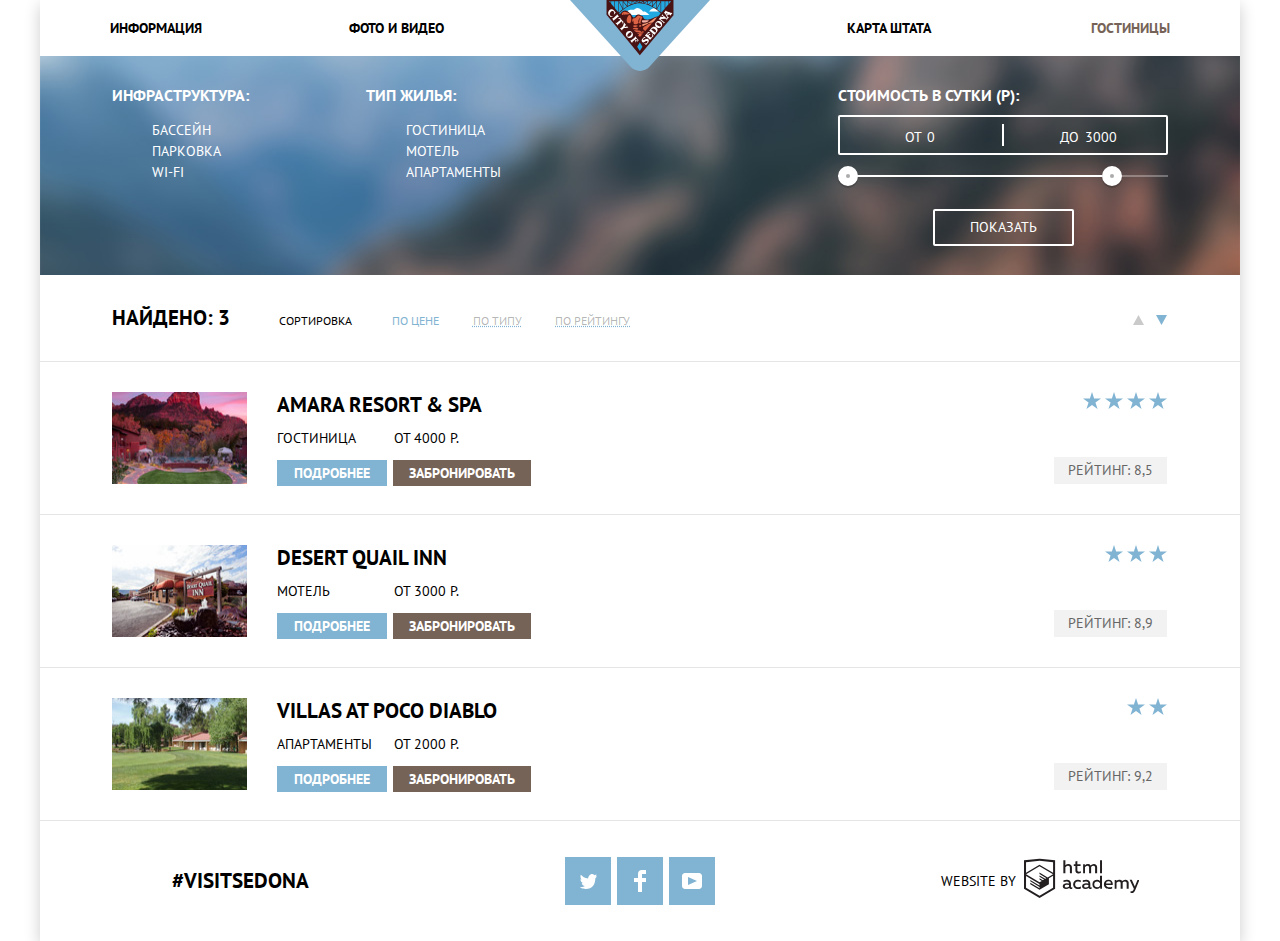
==== hotels.html @ a6da89c1 "Внес правки" ====
<!DOCTYPE html>
<html lang="ru">
  <head>
    <meta charset="utf-8">
    <title>HTML Academy: Седона</title>
    <link rel="stylesheet" href="https://fonts.googleapis.com/css?family=PT+Sans:400,700&display=swap&subset=cyrillic">
    <link rel="stylesheet" href="css/normalize.css">
    <link rel="stylesheet" href="css/style.css">
  </head>
  <body>
    <div class="container">
      <header class="main-header">
        <nav class="main-navigation">
          <a class="main-header-logo" href="index.html">
            <img src="img/logo-sedona.svg" width="140" height="72" alt="Логотип Седоны">
          </a>
          <ul class="site-navigation">
            <li><a href="">Информация</a></li>
            <li><a href="">Фото и видео</a></li>
            <li><a href="">Карта штата</a></li>
            <li class="site-navigation-current"><a>Гостиницы</a></li>
          </ul>
        </nav>
      </header>
      <main class="inner-page">
        <h1 class="visually-hidden">Поиск гостинницы в Седоне</h1>
        <section class="filters">
          <h2 class="visually-hidden">Фильтр поиска</h2>
          <form class="filter" action="https://echo.htmlacademy.ru" method="post">
            <fieldset>
              <legend>Инфраструктура:</legend>
              <ul>
                <li class="filter-option">
                  <input class="visually-hidden filter-input filter-input-checkbox" type="checkbox" name="pool" id="filter-pool" checked>
                  <label for="filter-pool">бассейн</label>
                </li>
                <li class="filter-option">
                  <input class="visually-hidden filter-input filter-input-checkbox" type="checkbox" name="parking" id="filter-parking">
                  <label for="filter-parking">парковка</label>
                </li>
                <li class="filter-option">
                  <input class="visually-hidden filter-input filter-input-checkbox" type="checkbox" name="wifi" id="filter-wifi">
                  <label for="filter-wifi">wi-fi</label>
                </li>
              </ul>
            </fieldset>
            <fieldset>
              <legend>Тип жилья:</legend>
              <ul>
                <li class="filter-option">
                  <input class="visually-hidden filter-input filter-input-checkbox" type="checkbox" name="hotel" id="filter-hotel" checked>
                  <label for="filter-hotel">гостиница</label>
                </li>
                <li class="filter-option">
                  <input class="visually-hidden filter-input filter-input-checkbox" type="checkbox" name="motel" id="filter-motel" checked>
                  <label for="filter-motel">мотель</label>
                </li>
                <li class="filter-option">
                  <input class="visually-hidden filter-input filter-input-checkbox" type="checkbox" name="appartment" id="filter-appartment" checked>
                  <label for="filter-appartment">апартаменты</label>
                </li>
              </ul>
            </fieldset>
            <div class="filter-range">
              <p class="filter-range-title">стоимость в сутки (р):</p>
              <p class="price-controls">
                <label class="min-price">от <input type="text" name="min-price" value="0"></label>
                <label class="max-price">до <input type="text" name="max-price" value="3000"></label>
              </p>
              <div class="range-controls">
                <div class="scale">
                  <div class="bar"></div>
                </div>
                <div class="range-toggle range-toggle-min"></div>
                <div class="range-toggle range-toggle-max"></div>
              </div>
              <button class="filter-button" type="submit">показать</button>
            </div>
          </form>
        </section>
        <section class="sorting-results">
          <h2 class="visually-hidden">Панель управления результатами поиска</h2>
          <div class="sorting-columns">
            <p class="results-number">Найдено: 3</p>
            <p class="sorting">Сортировка</p>
            <ul class="filter-results-list">
              <li class="filter-result-item result-current">По цене</li>
              <li class="filter-result-item"><a href="#">По типу</a></li>
              <li class="filter-result-item"><a href="#">По рейтингу</a></li>
            </ul>
            <div class="buttons-sorting">
              <a class="button-up" href="#">
                <span class="visually-hidden">По возрастанию</span>
                <svg xmlns="http://www.w3.org/2000/svg" width="11" height="10" viewBox="0 0 11 10">
                  <path fill="#cacaca" d="M5.5 0L0 10h11z"/>
                </svg>
              </a>
              <a class="button-down button-current" href="#">
                <span class="visually-hidden">По убыванию</span>
                <svg xmlns="http://www.w3.org/2000/svg" width="11" height="10" viewBox="0 0 11 10">
                  <path fill="#cacaca" d="M5.5 10L0 0h11"/>
                </svg>
              </a>
            </div>
          </div>
        </section>
        <section class="hotels">
          <h2 class="visually-hidden">Список отелей</h2>
          <ul class="catalog-list">
            <li class="catalog-item">
              <img src="img/hotel-amara.jpg" width="135" height="90" alt="Amara resort & spa">
              <div class="catalog-item-info">
                <h3>
                  <a class="hotel-name" href="hotel-1.html">Amara resort & spa</a>
                </h3>
                <p class="catalog-item-price">
                  <span>гостиница</span>
                  <span>от 4000 Р.</span>
                </p>
                <p class="more-detail">
                  <a class="button-detail" href="hotel-1.html">Подробнее</a>
                  <a class="button-reserv" href="#">Забронировать</a>
                </p>
              </div>
              <div class="raiting">
                <div class="raiting-stars">
                  <img src="img/icon-star.svg" width="18" height="17" alt="4 stars">
                  <img src="img/icon-star.svg" width="18" height="17" alt="">
                  <img src="img/icon-star.svg" width="18" height="17" alt="">
                  <img src="img/icon-star.svg" width="18" height="17" alt="">
                </div>
                <span class="raiting-number">рейтинг: 8,5</span>
              </div>
            </li>
            <li class="catalog-item">
              <img src="img/hotel-desert.jpg" width="135" height="90" alt="Desert quail inn">
              <div class="catalog-item-info">
                <h3>
                  <a class="hotel-name" href="hotel-2.html">Desert quail inn</a>
                </h3>
                <p class="catalog-item-price">
                  <span>мотель</span>
                  <span>от 3000 Р.</span>
                </p>
                <p class="more-detail">
                  <a class="button-detail" href="hotel-2.html">Подробнее</a>
                  <a class="button-reserv" href="#">Забронировать</a>
                </p>
              </div>
              <div class="raiting">
                <div class="raiting-stars">
                  <img src="img/icon-star.svg" width="18" height="17" alt="3 stars">
                  <img src="img/icon-star.svg" width="18" height="17" alt="">
                  <img src="img/icon-star.svg" width="18" height="17" alt="">
                </div>
                <span class="raiting-number">рейтинг: 8,9</span>
              </div>
            </li>
            <li class="catalog-item">
              <img src="img/hotel-villas.jpg" width="135" height="90" alt="Villas at poco diablo">
              <div class="catalog-item-info">
                <h3>
                  <a class="hotel-name" href="hotel-3.html">Villas at poco diablo</a>
                </h3>
                <p class="catalog-item-price">
                  <span>апартаменты</span>
                  <span>от 2000 Р.</span>
                </p>
                <p class="more-detail">
                  <a class="button-detail" href="hotel-3.html">Подробнее</a>
                  <a class="button-reserv" href="#">Забронировать</a>
                </p>
              </div>
              <div class="raiting">
                <div class="raiting-stars">
                  <img src="img/icon-star.svg" width="18" height="17" alt="2 stars">
                  <img src="img/icon-star.svg" width="18" height="17" alt="">
                </div>
                <span class="raiting-number">рейтинг: 9,2</span>
              </div>
            </li>
          </ul>
        </section>
      </main>
      <footer class="main-footer">
        <p class="footer-intro">#visitsedona</p>
        <div class="footer-social">
          <ul>
            <li>
              <a class="social-button" href="#"><span class="visually-hidden">Твиттер</span>
              <svg xmlns="http://www.w3.org/2000/svg" width="17" height="15" viewBox="0 0 17 15">
                <path fill="#FFF" d="M10.95.144c1.685-.496 2.984.27 3.577 1.179.673-.231 1.331-.481 2.011-.708a2.345 2.345 0 0 1-.857 1.768c.685.17 1.304-.491 1.304-.491-.169 1-1.006 1.788-1.563 2.024-.231 6.75-3.175 11.217-10.077 11.082h-.446c-.41 0-4.164-.46-4.898-1.887 2.271.196 3.893-.422 4.693-1.177-.96-.3-2.679-.477-2.979-2.95.349.106.564.228 1.19.119C1.705 8.247.374 7.53.448 5.33c.285.328 1.067.536 1.34.472C1.085 5.561-.182 2.442.894.85c1.818 1.854 3.735 3.606 7.152 3.773C8.254 2.33 9.183.793 10.95.144z"/>
              </svg>
              </a>
            </li>
            <li>
              <a class="social-button" href="#"><span class="visually-hidden">Фейсбук</span>
              <svg xmlns="http://www.w3.org/2000/svg" width="12" height="22" viewBox="0 0 12 22">
                <path fill="#FFF" d="M12 4V0H8a4 4 0 0 0-4 4v4H0v4h4v10h4V12h4V8H8V4h4z"/>
              </svg>
              </a>
            </li>
            <li>
              <a class="social-button" href="#"><span class="visually-hidden">Ютуб</span>
              <svg xmlns="http://www.w3.org/2000/svg" width="20" height="16" viewBox="0 0 20 16">
                <path fill="#FFF" d="M17 0H3C1.35 0 0 1.35 0 3v10c0 1.65 1.35 3 3 3h14c1.65 0 3-1.35 3-3V3c0-1.65-1.35-3-3-3zM6.027 11.998V4.002L15.014 8l-8.987 3.998z"/>
              </svg>
              </a>
            </li>
          </ul>
        </div>
        <p class="footer-copyright">
          <span>Website by</span>
          <a class="button-copyrigth" href="https://up.htmlacademy.ru/htmlcss/26"><span class="visually-hidden">HTML Academy</span>
          <svg xmlns="http://www.w3.org/2000/svg" width="115" height="41" viewBox="0 0 113 39">
            <path fill="#231f20" d="M46.84 28.22a2.07 2.07 0 0 0 .58-.11v1.4a3.41 3.41 0 0 1-1.24.22 1.75 1.75 0 0 1-1.75-1 5.08 5.08 0 0 1-3.3 1.13c-1.59 0-3.06-.87-3.06-2.68 0-2.24 2.08-2.93 3.9-2.93a11.63 11.63 0 0 1 2.28.26v-.31c0-1.09-.8-1.86-2.3-1.86a7.79 7.79 0 0 0-3.15.67v-1.79a10.72 10.72 0 0 1 3.35-.58c2.48 0 4 1.18 4 3.83v3.14a.57.57 0 0 0 .69.61zm-6.76-1.19a1.42 1.42 0 0 0 1.64 1.29 3.56 3.56 0 0 0 2.53-1v-1.51a10.21 10.21 0 0 0-1.9-.22c-1.1.01-2.27.35-2.27 1.45zM53.06 20.62a5.29 5.29 0 0 1 2.7.67v1.79a4.28 4.28 0 0 0-2.42-.73 2.89 2.89 0 1 0 0 5.76 5.26 5.26 0 0 0 2.55-.67v1.8a6.58 6.58 0 0 1-2.9.6 4.42 4.42 0 0 1-4.72-4.54 4.54 4.54 0 0 1 4.79-4.68zM65.84 28.22a2.07 2.07 0 0 0 .58-.11v1.4a3.41 3.41 0 0 1-1.24.22 1.75 1.75 0 0 1-1.75-1 5.08 5.08 0 0 1-3.3 1.13c-1.59 0-3.06-.87-3.06-2.68 0-2.24 2.08-2.93 3.9-2.93a11.63 11.63 0 0 1 2.28.26v-.31c0-1.09-.8-1.86-2.3-1.86a7.79 7.79 0 0 0-3.15.67v-1.79a10.72 10.72 0 0 1 3.35-.58c2.48 0 4 1.18 4 3.83v3.14a.57.57 0 0 0 .69.61zm-6.76-1.19a1.42 1.42 0 0 0 1.64 1.29 3.56 3.56 0 0 0 2.53-1v-1.51a10.21 10.21 0 0 0-1.9-.22c-1.11.01-2.27.35-2.27 1.45zM76.67 16.85v12.76h-1.76v-1.39a4.07 4.07 0 0 1-3.35 1.62 4.62 4.62 0 0 1 0-9.22 4 4 0 0 1 3.15 1.37v-5.14h2zm-4.76 5.48a2.9 2.9 0 0 0 0 5.8 3 3 0 0 0 2.79-1.84v-2.13a3.06 3.06 0 0 0-2.79-1.83zM82.99 20.62c3.48 0 4.68 2.81 4.12 5.34h-6.58c.22 1.57 1.75 2.22 3.35 2.22a6.41 6.41 0 0 0 2.77-.62v1.68a7.5 7.5 0 0 1-3.14.6c-2.68 0-5-1.53-5-4.61a4.39 4.39 0 0 1 4.48-4.61zm.09 1.62a2.39 2.39 0 0 0-2.57 2.26h4.85a2.06 2.06 0 0 0-2.28-2.26zM89.1 29.61v-8.75h1.73v1.09a4 4 0 0 1 2.92-1.33 3 3 0 0 1 2.73 1.4 4.33 4.33 0 0 1 3.06-1.4 3.21 3.21 0 0 1 3.32 3.52v5.47h-2V24.2a1.67 1.67 0 0 0-1.73-1.84 2.94 2.94 0 0 0-2.17 1.18V29.61h-2V24.2a1.67 1.67 0 0 0-1.73-1.84 3.11 3.11 0 0 0-2.32 1.35v5.91h-2zM111.47 20.86h2l-4.1 9.93c-.95 2.28-2.19 3-3.52 3a5 5 0 0 1-1.15-.15v-1.66a3 3 0 0 0 .89.13c.95 0 1.66-.67 2.17-2l.18-.44-4.16-8.82h2.13l3 6.6zM40.66 1.53v5a4 4 0 0 1 2.83-1.2A3.41 3.41 0 0 1 47.1 8.9v5.41h-2V9.15a1.9 1.9 0 0 0-2-2.1 3.08 3.08 0 0 0-2.44 1.46v5.8h-2V1.53h2zM52.43 2.42v3.12h3.17v1.71h-3.17v4c0 1.15.53 1.53 1.66 1.53a4.71 4.71 0 0 0 1.77-.35v1.68a7.14 7.14 0 0 1-2.35.38 2.68 2.68 0 0 1-3-2.88V7.23h-1.6V5.52h1.57V2.88zM58.1 14.29V5.54h1.73v1.09a4 4 0 0 1 2.92-1.33 3 3 0 0 1 2.73 1.4 4.33 4.33 0 0 1 3.06-1.4 3.21 3.21 0 0 1 3.32 3.52v5.47h-2V8.88a1.67 1.67 0 0 0-1.73-1.84 2.94 2.94 0 0 0-2.17 1.18V14.29h-2V8.88a1.67 1.67 0 0 0-1.73-1.84 3.11 3.11 0 0 0-2.32 1.35v5.91h-2zM74.72 1.52h1.95v12.76h-1.95zM15.44.02h-.16L0 1.62v28l15.28 9.09 15.28-9.09v-28zm13.12 28.45l-13.28 7.9L2 28.47V16.99l13.22 7.87v1.43l-9.07-5.4v1.38l9.11 5.47v1.46l-9.1-5.42v1.38l9.11 5.47 9.19-5.5V19.22l4.1-2.45v11.67zm0-13.16l-3.65 2.14-1.68 1-8-4.76v1.38l6.84 4.07h-.06l-.15.09-1 .57-5.64-3.36v1.38l4.45 2.65-1.05.7-3.36-2v1.38l2.21 1.3-2.25 1.35-13.16-7.82 13.17-7.92zm0-1.39L15.21 6.05l-13.2 7.86V3.41l13.28-1.39 13.28 1.39v10.51z"/>
          </svg>
          </a>
        </p>
      </footer>
    </div>
  </body>
</html>
---- css/style.css ----
body {
    margin: 0;
    padding: 0;
    font-family: "PT Sans", Arial, sans-serif;
    font-size: 14px;
    line-height: 21px;
    font-weight: 400;
    color: #000000;
    text-transform: uppercase;
    background-color: #ffffff;
}

a {
    text-decoration: none;
}

img {
    max-width: 100%;
    height: auto;
}

.visually-hidden:not(:focus):not(:active),
input[type="checkbox"].visually-hidden,
input[type="radio"].visually-hidden {
    position: absolute;
    width: 1px;
    height: 1px;
    margin: -1px;
    border: 0;
    padding: 0;
    white-space: nowrap;
    clip-path: inset(100%);
    clip: rect(0 0 0 0);
    overflow: hidden;
}

.container {
    position: relative;
    width: 1200px;
    margin: 0 auto;
    box-shadow: 0px 5px 15px 0 rgba(0, 1, 1, 0.2);
}

.main-header {
    position: relative;
}

.main-navigation {
    font-size: 14px;
    line-height: 26px;
    font-weight: 700;
    color: #000000;
    background-color: #ffffff;
}

.main-header-logo {
    position: absolute;
    top: 0;
    left: 50%;
    margin-left: -70px;
    width: 140px;
    height: 72px;
}

.site-navigation {
    display: flex;
    justify-content: flex-start;
    flex-wrap: wrap;
    width: 1200px;
    min-height: 56px;
    margin: 0;
    padding: 0;
    list-style: none;
}

.site-navigation li {
    box-sizing: border-box;
    width: 239px;
    padding: 15px 70px;
}

.site-navigation li:nth-child(4n+1),
.site-navigation li:nth-child(4n+2) {
    text-align: left;
}

.site-navigation li:nth-child(4n+3),
.site-navigation li:nth-child(4n+4) {
    text-align: right;
}

.site-navigation li:nth-child(4n+3) {
    margin-left: 244px;
}

.site-navigation a {
    color: #000000;
}

.site-navigation a:hover,
.site-navigation a:focus {
    color: #81b3d2;
}

.site-navigation a:active {
    color: rgba(0, 0, 0, 0.3);
}

.site-navigation-current a {
    color: #766357;
}

.main-intro {
    min-height: 507px;
    background-color: #acd5ee;
    background-image: url("../img/intro-mask.svg"), url("../img/background-photo.jpg");
    background-position: center 100%, center -83px;
    background-repeat: no-repeat, no-repeat;
    background-size:1200px 57px, 1200px 800px;
    text-align: center;
}

.main-intro img {
    padding-top: 75px;
    padding-bottom: 80px;
}

.advantages-title {
    width: 440px;
    margin: 0 auto;
    margin-top: 55px;
    font-size: 21px;
    line-height: 26px;
    font-weight: 700;
    text-align: center;
}

.advantages-subtitle {
    margin-top: 30px;
    margin-bottom: 50px;
    line-height: 26px;
    text-align: center;
    color: #333333;
}

.advantages {
    text-align: center;
}

.advantages-list {
    display: flex;
    flex-wrap: wrap;
    margin: 0;
    padding: 0;
    list-style: none;
}

.advantage-item {
    box-sizing: border-box;
    min-height: 256px;
}

.with-image {
    display: flex;
    width: 100%;
    color: #ffffff;
    background-color: #81b3d2;
}

.with-image:first-child {
    order: -2;
}

.image-only {
    width: 800px;
    height: 256px;
}

.with-image:nth-child(2) .image-only {
    order: -1;
}

.text-only {
    box-sizing: border-box;
    width: 400px;
    background-color: #eeeeee;
    padding-top: 47px;
    padding-bottom: 59px;
    padding-left: 46px;
    padding-right: 46px;
}

.text-only h3 {
    margin: 0;
    margin-bottom: 23px;
    padding: 0 75px;
    font-size: 21px;
    line-height: 21px;
    font-weight: 700;
}

.text-only span,
.text-only p {
    color: #333333;
}

.text-only p {
    margin: 0;
    margin-top: 22px;
    padding: 0;
    word-wrap: break-word;
}

.other-advantage p {
    padding: 0 20px;
}

.advantage-item:first-child p {
    padding-left: 5px;
    padding-right: 5px;
}

.advantage-item:nth-child(5) p {
    padding: 0 25px;
}

.with-image .text-only {
    background-color: #81b3d2;
}

.with-image span,
.with-image p {
    color: #ffffff;
}

.advantage-item-more {
    order: -1;
    width: 100%;
}

.more-advantages-list {
    display: flex;
    justify-content: space-around;
    list-style: none;
    margin: 0;
    padding: 0;
}

.more-advantage-item {
    box-sizing: border-box;
    width: 400px;
}

.more-advantage-item h4 {
    position: relative;
    margin-top: 160px;
    margin-bottom: 27px;
    font-size: 21px;
    line-height: 21px;
    font-weight: 700;
}

.more-advantage-item h4::before {
    content: "";
    position: absolute;
}

.more-advantage-item:first-child h4::before {
    bottom: 50px;
    left: 162px;
    width: 75px;
    height: 72px;
    background-image: url("../img/icon-house.svg");
    background-repeat: no-repeat;
    background-position: 0 0;
}

.more-advantage-item:nth-child(2) h4::before {
    bottom: 53px;
    left: 163px;
    width: 74px;
    height: 70px;
    background-image: url("../img/icon-food.svg");
    background-repeat: no-repeat;
    background-position: 0 0;
}

.more-advantage-item:last-child h4::before {
    bottom: 53px;
    left: 168px;
    width: 64px;
    height: 76px;
    background-image: url("../img/icon-gift.svg");
    background-repeat: no-repeat;
    background-position: 0 0;
}

.more-advantage-item p {
    width: 285px;
    margin: 0 auto;
    margin-bottom: 80px;
    color: #333333;
}

.appointment {
    position: relative;
    text-align: center;
}

.appointment-title {
    margin: 0;
    margin-top: 55px;
    margin-bottom: 25px;
    font-size: 30px;
    line-height: 36px;
    font-weight: 700;
}

.appointment-subtitle {
    margin: 0;
    margin-bottom: 47px;
    line-height: 24px;
    color: #333333;
}

.appointment-button {
    display: block;
    width: 568px;
    margin: 0 auto;
    padding: 30px 139px;
    font-size: 21px;
    line-height: 26px;
    font-weight: 700;
    text-transform: uppercase;
    color: #ffffff;
    background-color: #766357;
    border: none;
}

.appointment-button:hover,
.appointment-button:focus {
    background-color: #604e43;
}

.appointment-button:active {
    color: rgba(255, 255, 255, 0.3);
    background-color: #503e33;
}

.appointment-container {
    position: absolute;
    top: 100%;
    left: 50%;
    box-sizing: border-box;
    width: 568px;
    margin-left: -284px;
    padding: 55px;
    background-color: #ffffff;
}

.appointment-item {
    position: relative;
    display: flex;
    justify-content: space-between;
    margin-bottom: 30px;
    margin-top: 0;
}

.appointment-item label {
    padding-top: 6px;
    line-height: 26px;
    font-weight: 700;
}

.appointment-item input {
    box-sizing: border-box;
    width: 346px;
    padding-top: 6px;
    padding-bottom: 6px;
    padding-left: 12px;
    font: inherit;
    line-height: 26px;
    font-weight: 700;
    text-transform: uppercase;
    color: #000000;
    background-color: #f2f2f2;
    border: none;
}

.appointment-item input:hover {
    background-color: #ebebeb;
}

.appointment-item input:focus {
    background-color: #ffffff;
    outline: 2px solid #e5e5e5;
}

.appointment-item .button-calendar {
    position: absolute;
    top: 6px;
    right: 9px;
    background-color: transparent;
    border: none;
    cursor: pointer;
}

.appointment-group {
    display: flex;
    justify-content: space-between;
    margin-bottom: 53px;
}

.appointment-group .appointment-item {
    margin: 0;
}

.appointment-group .appointment-item:first-child label {
    margin-right: 41px;
}

.appointment-group .appointment-item:nth-child(2) label {
    margin-right: 27px;
}

.appointment-group input {
    box-sizing: border-box;
    width: 38px;
}

input::-webkit-outer-spin-button,
input::-webkit-inner-spin-button {
    -webkit-appearance: none;
}

input[type="number"] {
    -moz-appearance: textfield;
}

.appointment-group .button-less,
.appointment-group .button-more {
    position: relative;
    box-sizing: border-box;
    width: 38px;
    background-color: #f2f2f2;
    border: none;
    cursor: pointer;
}

.appointment-group .button-less::before {
    content: "";
    position: absolute;
    top: 17px;
    left: 13px;
    width: 12px;
    height: 3px;
    background-color: #aaaaaa;
}

.appointment-group .button-more::before,
.appointment-group .button-more::after {
    content: "";
    position: absolute;
    top: 17px;
    left: 13px;
    width: 11px;
    height: 3px;
    background-color: #aaaaaa;
}

.appointment-group .button-less:hover::before,
.appointment-group .button-less:focus::before,
.appointment-group .button-more:hover::before,
.appointment-group .button-more:focus::before,
.appointment-group .button-more:hover::after,
.appointment-group .button-more:focus::after {
    background-color: #231f20;
}

.appointment-group .button-less:active::before,
.appointment-group .button-more:active::before,
.appointment-group .button-more:active::after {
    background-color: #81b3d2;
}

.appointment-group .button-more::after {
    transform: rotate(90deg);
}

.appointment-form .button-submit {
    display: block;
    box-sizing: border-box;
    width: 100%;
    padding-top: 16px;
    padding-bottom: 16px;
    font-size: 21px;
    line-height: 26px;
    font-weight: 700;
    text-transform: uppercase;
    color: #ffffff;
    background-color: #81b3d2;
    border: none;
}

.appointment-form .button-submit:hover,
.appointment-form .button-submit:focus {
    background-color: #669ec0;
}

.appointment-form .button-submit:active {
    background-color: #5496bd;
    color: rgba(255, 255, 255, 0.3);
}

.main-map {
    display: flex;
}

.filters {
    color: #ffffff;
    background-color: #669ec0;
    background-image: url("../img/filter-background.jpg");
    background-position: 0 center;
    background-repeat: no-repeat;
    background-size: 1200px 800px;
}

.filter {
    display: flex;
    align-items: flex-start;
    padding: 29px 72px;
}

.filter fieldset {
    margin: 0;
    padding: 0;
    border: none;
}

.filter fieldset:first-child {
    width: 254px;
}

.filter fieldset:nth-child(2) {
    width: 274px;
}

.filter legend,
.filter-range-title {
    font-size: 16px;
    line-height: 21px;
    font-weight: 700;
}

.filter-range-title {
    margin: 0;
    margin-bottom: 9px;
}

.filter ul {
    list-style: none;
}

.filter-range {
    width: 330px;
    margin-left: auto;
}

.price-controls {
    position: relative;
    height: 36px;
    margin-bottom: 20px;
    font-size: 0;
    border: 2px solid #ffffff;
    border-radius: 2px;
}

.price-controls::after {
    content: "";
    position: absolute;
    top: 50%;
    left: 50%;
    width: 2px;
    height: 22px;
    background: #ffffff;
    transform: translate(-50%, -50%);
}

.price-controls label {
    display: inline-block;
    font-size: 14px;
    line-height: 38px;
    vertical-align: top;
    cursor: pointer;
}

.price-controls .min-price,
.price-controls .max-price {
    width: 90px;
    padding-left: 65px;
}

.price-controls input {
    width: 50px;
    margin: 0;
    font: inherit;
    color: inherit;
    background: none;
    border: none;
}

.range-controls {
    position: relative;
    margin-bottom: 32px;
}

.range-controls .scale {
    height: 2px;
    background: rgba(255, 255, 255, 0.3);
}

.range-controls .bar {
    width: 80%;
    height: 2px;
    background: #ffffff;
}

.range-toggle {
    position: absolute;
    top: -9px;
    width: 4px;
    height: 4px;
    background: #ababab;
    border: 8px solid #ffffff;
    border-radius: 50%;
    box-shadow: 0 2px 1px 0 rgba(0, 1, 1, 0.2);
    cursor: pointer;
}

.range-toggle:hover {
    background: #1c4f80;
}

.range-toggle-min {
    left: 0;
}

.range-toggle-max {
    left: 80%;
}

.filter-button {
    display: block;
    margin: 0 auto;
    padding: 6px 35px;
    font: inherit;
    color: #ffffff;
    text-transform: uppercase;
    background-color: transparent;
    border: 2px solid #ffffff;
    border-radius: 2px;
    cursor: pointer;
}

.filter-button:hover,
.filter-button:focus,
.filter-button:active {
    color: #000000;
    background-color: #ffffff;
}

.sorting-results {
    border-bottom: 1px solid #e5e5e5;
}

.sorting-columns {
    display: flex;
    padding-left: 72px;
    padding-right: 73px;
    padding-top: 30px;
    padding-bottom: 30px;
    align-items: baseline;
}

.results-number {
    margin: 0;
    font-size: 21px;
    line-height: 26px;
    font-weight: 700;
}

.sorting {
    margin: 0;
    margin-left: 49px;
    font-size: 12px;
    line-height: 18px;
}

.filter-results-list {
    display: flex;
    justify-content: space-between;
    width: 238px;
    margin: 0;
    margin-left: 40px;
    padding: 0;
    list-style: none;
    font-size: 12px;
    line-height: 18px;
}

.filter-results-list .result-current {
    color: #81b3d2;
}

.filter-result-item a {
    color: rgba(0, 0, 0, 0.3);
    text-decoration: underline dotted #81b3d2;
}

.filter-result-item a:hover,
.filter-result-item a:focus {
    color: #81b3d2;
}

.filter-result-item a:active {
    color: #000000;
    text-decoration: none;
}

.buttons-sorting {
    margin-left: auto;
}

.button-current path {
    fill: #81b3d2;
}

.button-down {
    margin-left: 8px;
}

.button-up:hover path,
.button-up:focus path,
.button-down:hover path,
.button-down:focus path {
    fill: #231f20;
}

.button-up:active path,
.button-down:active path {
    fill: #81b3d2;
}

.catalog-list {
    list-style: none;
    margin: 0;
    padding: 0;
}

.catalog-item {
    border-bottom: 1px solid #e5e5e5;
    display: flex;
    padding-left: 72px;
    padding-right: 73px;
    padding-top: 30px;
    padding-bottom: 30px;
}

.catalog-item a {
    color: #000000;
}

.catalog-item h3 {
    margin: 0;
    margin-bottom: 10px;
    font-size: 21px;
    line-height: 26px;
    font-weight: 700;
}

.catalog-item p {
    margin: 0;
}

.catalog-item-info {
    margin-left: 30px;
}

.catalog-item .catalog-item-price {
    display: flex;
    justify-content: space-between;
    width: 182px;
    margin: 0;
    margin-bottom: 14px;
}

.hotel-name:hover,
.hotel-name:focus {
    color: #81b3d2;
}

.hotel-name:active {
    color: rgba(0, 0, 0, 0.3);
}

.more-detail a {
    color: #ffffff;
    font-weight: 700;
}

.button-detail {
    padding: 4px 17px;
    background-color: #81b3d2;
}

.button-detail:hover,
.button-detail:focus {
    background-color: #669ec0;
}

.button-detail:active {
    background-color: #5496bd;
    color: rgba(255, 255, 255, 0.3);
}

.button-reserv {
    margin-left: 2px;
    padding: 4px 16px;
    background-color: #766357;
}

.button-reserv:hover,
.button-reserv:focus {
    background-color: #604e43;
}

.button-reserv:active {
    background-color: #503e33;
    color: rgba(255, 255, 255, 0.3);
}

.catalog-item .raiting {
    margin-left: auto;
    display: flex;
    flex-direction: column;
    justify-content: space-between;
    align-items: flex-end;
}

.raiting-number {
    display: block;
    padding: 3px 14px;
    color: #666666;
    background-color: #f2f2f2;
}

.main-footer {
    display: flex;
    align-items: center;
    padding: 36px 0;
}

.index-footer {
    position: absolute;
    bottom: 0;
    z-index: 2;
    background-color: rgba(255, 255, 255, 0.9);
}

.footer-intro {
    box-sizing: border-box;
    width: 400px;
    margin: 0;
    font-size: 21px;
    line-height: 26px;
    font-weight: 700;
    text-align: center;
}

.footer-social {
    width: 400px;
    text-align: center;
}

.footer-social ul {
    display: flex;
    flex-wrap: wrap;
    justify-content: space-between;
    width: 150px;
    margin: 0 auto;
    padding: 0;
    list-style: none;
}

.social-button {
    display: flex;
    justify-content: center;
    align-items: center;
    width: 46px;
    height: 48px;
    background-color: #81b3d2;
}

.social-button:hover,
.social-button:focus {
    background-color: #669ec0;
}

.social-button:active {
    background-color: #5496bd;
}

.social-button:active path {
    opacity: 0.3;
}

.footer-copyright {
    display: flex;
    align-items: center;
    justify-content: center;
    width: 400px;
    margin: 0;
    text-align: center;
}

.footer-copyright span {
    line-height: 26px;
    margin-right: 8px;
}

.button-copyright {
    display: block;
    width: 115px;
    height: 41px;
}

.footer-copyright a:hover path,
.footer-copyright a:focus path {
    fill: #81b3d2;
}

.footer-copyright a:active path {
    fill: #bdbbbc;
}
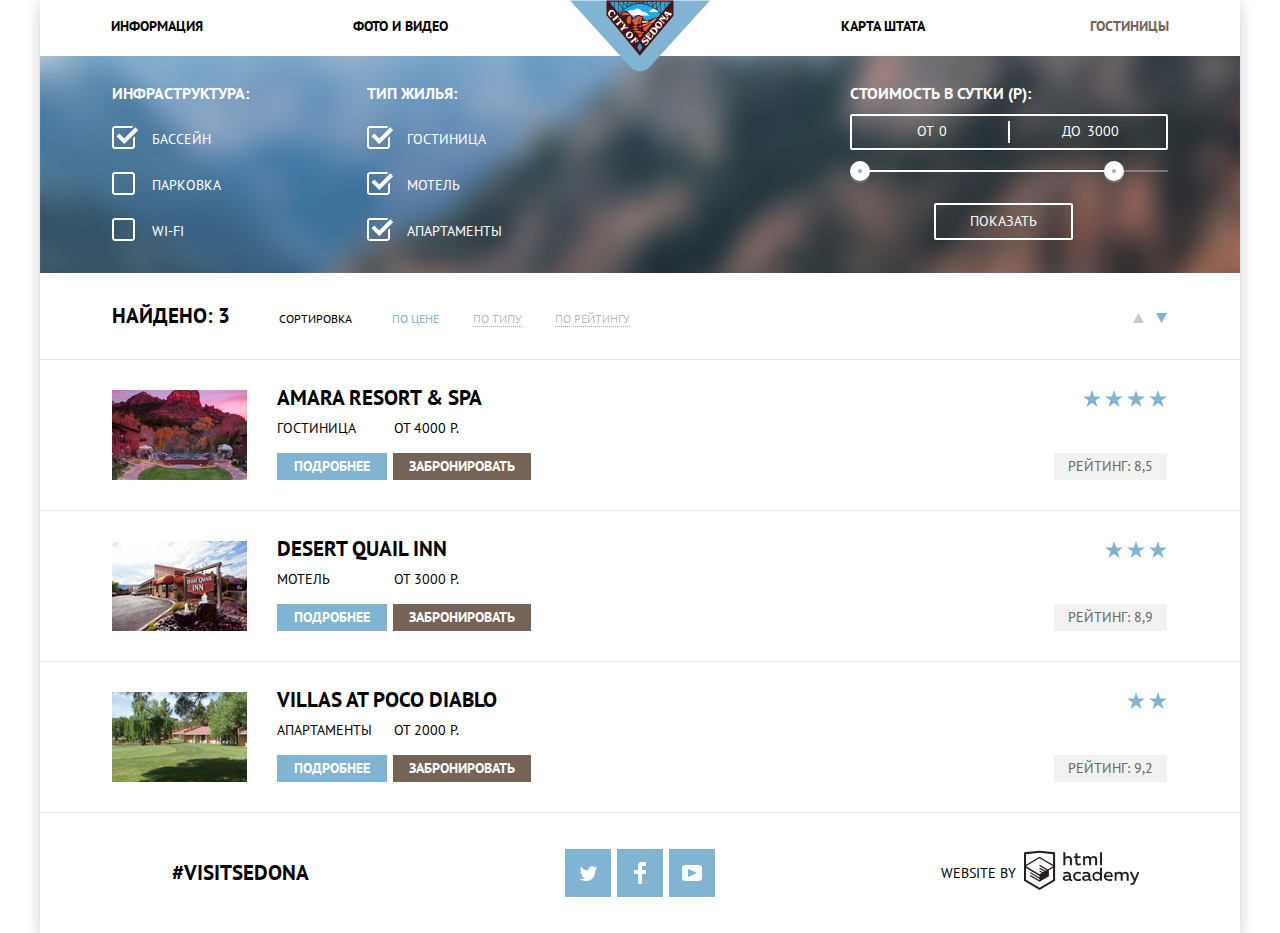
==== commit bb1f2d40: "Доделал страницы по PixelPerfect" ====
--- a/hotels.html
+++ b/hotels.html
@@ -71,8 +71,8 @@
                 <div class="scale">
                   <div class="bar"></div>
                 </div>
-                <div class="range-toggle range-toggle-min"></div>
-                <div class="range-toggle range-toggle-max"></div>
+                <button class="range-toggle range-toggle-min"></button>
+                <button class="range-toggle range-toggle-max"></button>
               </div>
               <button class="filter-button" type="submit">показать</button>
             </div>
--- a/css/style.css
+++ b/css/style.css
@@ -16,7 +16,6 @@
 
 img {
     max-width: 100%;
-    height: auto;
 }
 
 .visually-hidden:not(:focus):not(:active),
@@ -76,7 +75,10 @@
 .site-navigation li {
     box-sizing: border-box;
     width: 239px;
-    padding: 15px 70px;
+    padding-top: 13px;
+    padding-bottom: 17px;
+    padding-left: 71px;
+    padding-right: 71px;
 }
 
 .site-navigation li:nth-child(4n+1),
@@ -89,8 +91,14 @@
     text-align: right;
 }
 
+.site-navigation li:nth-child(4n+2) {
+    padding-left: 74px;
+    padding-right: 66px;
+}
+
 .site-navigation li:nth-child(4n+3) {
     margin-left: 244px;
+    padding-right: 76px;
 }
 
 .site-navigation a {
@@ -111,24 +119,24 @@
 }
 
 .main-intro {
-    min-height: 507px;
+    min-height: 508px;
     background-color: #acd5ee;
     background-image: url("../img/intro-mask.svg"), url("../img/background-photo.jpg");
-    background-position: center 100%, center -83px;
+    background-position: center bottom, center -83px;
     background-repeat: no-repeat, no-repeat;
-    background-size:1200px 57px, 1200px 800px;
+    background-size: 1200px 57px, 1200px 800px;
     text-align: center;
 }
 
 .main-intro img {
     padding-top: 75px;
-    padding-bottom: 80px;
+    padding-bottom: 73px;
 }
 
 .advantages-title {
     width: 440px;
     margin: 0 auto;
-    margin-top: 55px;
+    margin-top: 60px;
     font-size: 21px;
     line-height: 26px;
     font-weight: 700;
@@ -136,8 +144,8 @@
 }
 
 .advantages-subtitle {
-    margin-top: 30px;
-    margin-bottom: 50px;
+    margin-top: 27px;
+    margin-bottom: 51px;
     line-height: 26px;
     text-align: center;
     color: #333333;
@@ -253,8 +261,8 @@
 
 .more-advantage-item h4 {
     position: relative;
-    margin-top: 160px;
-    margin-bottom: 27px;
+    margin-top: 161px;
+    margin-bottom: 24px;
     font-size: 21px;
     line-height: 21px;
     font-weight: 700;
@@ -276,7 +284,7 @@
 }
 
 .more-advantage-item:nth-child(2) h4::before {
-    bottom: 53px;
+    bottom: 51px;
     left: 163px;
     width: 74px;
     height: 70px;
@@ -286,7 +294,7 @@
 }
 
 .more-advantage-item:last-child h4::before {
-    bottom: 53px;
+    bottom: 50px;
     left: 168px;
     width: 64px;
     height: 76px;
@@ -298,7 +306,7 @@
 .more-advantage-item p {
     width: 285px;
     margin: 0 auto;
-    margin-bottom: 80px;
+    margin-bottom: 82px;
     color: #333333;
 }
 
@@ -309,8 +317,8 @@
 
 .appointment-title {
     margin: 0;
-    margin-top: 55px;
-    margin-bottom: 25px;
+    margin-top: 50px;
+    margin-bottom: 24px;
     font-size: 30px;
     line-height: 36px;
     font-weight: 700;
@@ -327,11 +335,12 @@
     display: block;
     width: 568px;
     margin: 0 auto;
-    padding: 30px 139px;
+    padding: 30px 5px;
     font-size: 21px;
     line-height: 26px;
     font-weight: 700;
     text-transform: uppercase;
+    text-align: center;
     color: #ffffff;
     background-color: #766357;
     border: none;
@@ -399,12 +408,21 @@
 .appointment-item .button-calendar {
     position: absolute;
     top: 6px;
-    right: 9px;
+    right: 4px;
     background-color: transparent;
     border: none;
     cursor: pointer;
 }
 
+.button-calendar:hover path,
+.button-calendar:focus path {
+    fill: #231f20;
+}
+
+.button-calendar:active path {
+    fill: #81b3d2;
+}
+
 .appointment-group {
     display: flex;
     justify-content: space-between;
@@ -439,7 +457,6 @@
 
 .appointment-group .button-less,
 .appointment-group .button-more {
-    position: relative;
     box-sizing: border-box;
     width: 38px;
     background-color: #f2f2f2;
@@ -447,44 +464,23 @@
     cursor: pointer;
 }
 
-.appointment-group .button-less::before {
-    content: "";
-    position: absolute;
-    top: 17px;
-    left: 13px;
-    width: 12px;
-    height: 3px;
-    background-color: #aaaaaa;
-}
-
-.appointment-group .button-more::before,
-.appointment-group .button-more::after {
-    content: "";
-    position: absolute;
-    top: 17px;
-    left: 13px;
-    width: 11px;
-    height: 3px;
-    background-color: #aaaaaa;
-}
-
-.appointment-group .button-less:hover::before,
-.appointment-group .button-less:focus::before,
-.appointment-group .button-more:hover::before,
-.appointment-group .button-more:focus::before,
-.appointment-group .button-more:hover::after,
-.appointment-group .button-more:focus::after {
-    background-color: #231f20;
-}
-
-.appointment-group .button-less:active::before,
-.appointment-group .button-more:active::before,
-.appointment-group .button-more:active::after {
-    background-color: #81b3d2;
-}
-
-.appointment-group .button-more::after {
-    transform: rotate(90deg);
+.button-less span,
+.button-more span {
+    font-size: 22px;
+    font-weight: 700;
+    color: #aaaaaa;
+}
+
+.button-less span:hover,
+.button-less span:focus,
+.button-more span:hover,
+.button-more span:focus {
+    color: #231f20;
+}
+
+.button-less span:active,
+.button-more span:active {
+    color: #81b3d2;
 }
 
 .appointment-form .button-submit {
@@ -517,6 +513,7 @@
 }
 
 .filters {
+    min-height: 217px;
     color: #ffffff;
     background-color: #669ec0;
     background-image: url("../img/filter-background.jpg");
@@ -528,7 +525,7 @@
 .filter {
     display: flex;
     align-items: flex-start;
-    padding: 29px 72px;
+    padding: 27px 72px;
 }
 
 .filter fieldset {
@@ -538,11 +535,12 @@
 }
 
 .filter fieldset:first-child {
-    width: 254px;
+    width: 145px;
+    margin-right: 110px;
 }
 
 .filter fieldset:nth-child(2) {
-    width: 274px;
+    width: 140px;
 }
 
 .filter legend,
@@ -552,22 +550,92 @@
     font-weight: 700;
 }
 
+.filter legend {
+    margin-bottom: 25px;
+}
+
 .filter-range-title {
     margin: 0;
-    margin-bottom: 9px;
+    margin-bottom: 10px;
 }
 
 .filter ul {
+    margin: 0;
+    padding: 0;
     list-style: none;
 }
 
+.filter-option {
+    margin-bottom: 25px;
+    padding-left: 40px;
+}
+
+.filter-option:last-child {
+    margin-bottom: 0;
+}
+
+.filter-option label {
+    position: relative;
+    display: block;
+    cursor: pointer;
+}
+
+.filter-input-checkbox + label::before {
+    content: "";
+    position: absolute;
+    top: -3px;
+    left: -40px;
+    width: 23px;
+    height: 23px;
+    background-image: url("../img/checkbox-off.svg");
+    background-repeat: no-repeat;
+}
+
+.filter-input-checkbox:checked + label::before {
+    content: "";
+    position: absolute;
+    top: -3px;
+    left: -40px;
+    width: 27px;
+    height: 23px;
+    background-image: url("../img/checkbox-on.svg");
+    background-repeat: no-repeat;
+}
+
+.filter-input-checkbox:disabled + label::before {
+    content: "";
+    position: absolute;
+    top: -3px;
+    left: -40px;
+    width: 27px;
+    height: 23px;
+    background-image: url("../img/checkbox-off-disabled.svg");
+    background-repeat: no-repeat;
+}
+
+.filter-input-checkbox:checked:disabled + label::before {
+    content: "";
+    position: absolute;
+    top: -3px;
+    left: -40px;
+    width: 27px;
+    height: 23px;
+    background-image: url("../img/checkbox-on-disabled.svg");
+    background-repeat: no-repeat;
+}
+
+.filter-input-checkbox:focus + label::before {
+    outline: 2px solid #a8c7f7;
+}
+
 .filter-range {
-    width: 330px;
+    width: 318px;
     margin-left: auto;
 }
 
 .price-controls {
     position: relative;
+    box-sizing: border-box;
     height: 36px;
     margin-bottom: 20px;
     font-size: 0;
@@ -589,15 +657,19 @@
 .price-controls label {
     display: inline-block;
     font-size: 14px;
-    line-height: 38px;
+    line-height: 28px;
     vertical-align: top;
     cursor: pointer;
 }
 
-.price-controls .min-price,
+.price-controls .min-price {
+    width: 90px;
+    padding-left: 65px;
+}
+
 .price-controls .max-price {
     width: 90px;
-    padding-left: 65px;
+    padding-left: 55px;
 }
 
 .price-controls input {
@@ -611,7 +683,7 @@
 
 .range-controls {
     position: relative;
-    margin-bottom: 32px;
+    margin-bottom: 31px;
 }
 
 .range-controls .scale {
@@ -628,17 +700,23 @@
 .range-toggle {
     position: absolute;
     top: -9px;
-    width: 4px;
-    height: 4px;
-    background: #ababab;
-    border: 8px solid #ffffff;
-    border-radius: 50%;
-    box-shadow: 0 2px 1px 0 rgba(0, 1, 1, 0.2);
+    width: 20px;
+    height: 22px;
+    border: none;
+    background-color: transparent;
+    background-image: url("../img/filter-button.svg");
+    background-repeat: no-repeat;
+    background-position: 0 0;
     cursor: pointer;
 }
 
-.range-toggle:hover {
-    background: #1c4f80;
+.range-toggle:hover,
+.range-toggle:focus {
+    width: 22px;
+    height: 24px;
+    background-image: url("../img/filter-button-hover.svg");
+    background-repeat: no-repeat;
+    background-position: 0 0;
 }
 
 .range-toggle-min {
@@ -651,8 +729,8 @@
 
 .filter-button {
     display: block;
-    margin: 0 auto;
-    padding: 6px 35px;
+    margin-left: 84px;
+    padding: 6px 34px;
     font: inherit;
     color: #ffffff;
     text-transform: uppercase;
@@ -675,11 +753,11 @@
 
 .sorting-columns {
     display: flex;
+    align-items: baseline;
     padding-left: 72px;
     padding-right: 73px;
     padding-top: 30px;
     padding-bottom: 30px;
-    align-items: baseline;
 }
 
 .results-number {
@@ -714,7 +792,7 @@
 
 .filter-result-item a {
     color: rgba(0, 0, 0, 0.3);
-    text-decoration: underline dotted #81b3d2;
+    border-bottom: 1px dotted #81b3d2;
 }
 
 .filter-result-item a:hover,
@@ -724,7 +802,7 @@
 
 .filter-result-item a:active {
     color: #000000;
-    text-decoration: none;
+    border-bottom: none;
 }
 
 .buttons-sorting {
@@ -772,7 +850,8 @@
 
 .catalog-item h3 {
     margin: 0;
-    margin-bottom: 10px;
+    margin-top: -5px;
+    margin-bottom: 7px;
     font-size: 21px;
     line-height: 26px;
     font-weight: 700;
@@ -809,7 +888,8 @@
 }
 
 .button-detail {
-    padding: 4px 17px;
+    display: inline-block;
+    padding: 3px 17px;
     background-color: #81b3d2;
 }
 
@@ -824,8 +904,9 @@
 }
 
 .button-reserv {
+    display: inline-block;
     margin-left: 2px;
-    padding: 4px 16px;
+    padding: 3px 16px;
     background-color: #766357;
 }
 
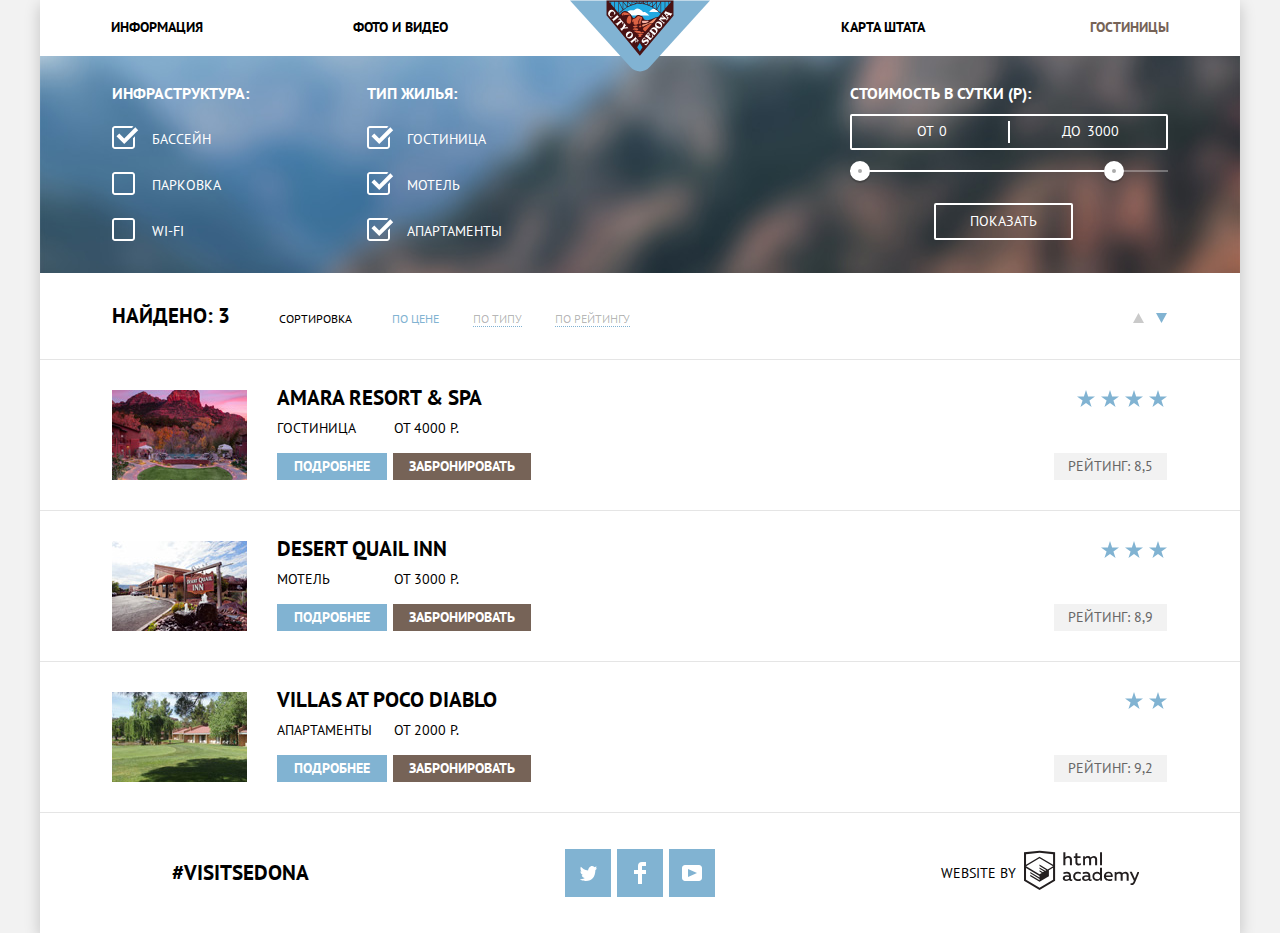
==== commit 751d71de: "Внес правки" ====
--- a/hotels.html
+++ b/hotels.html
@@ -71,8 +71,8 @@
                 <div class="scale">
                   <div class="bar"></div>
                 </div>
-                <button class="range-toggle range-toggle-min"></button>
-                <button class="range-toggle range-toggle-max"></button>
+                <button class="range-toggle range-toggle-min" type="button"></button>
+                <button class="range-toggle range-toggle-max" type="button"></button>
               </div>
               <button class="filter-button" type="submit">показать</button>
             </div>
--- a/css/style.css
+++ b/css/style.css
@@ -1,13 +1,13 @@
 body {
     margin: 0;
     padding: 0;
-    font-family: "PT Sans", Arial, sans-serif;
+    font-family: "PT Sans", Tahoma, sans-serif;
     font-size: 14px;
     line-height: 21px;
     font-weight: 400;
     color: #000000;
     text-transform: uppercase;
-    background-color: #ffffff;
+    background-color: #f2f2f2;
 }
 
 a {
@@ -37,6 +37,7 @@
     position: relative;
     width: 1200px;
     margin: 0 auto;
+    background-color: #ffffff;
     box-shadow: 0px 5px 15px 0 rgba(0, 1, 1, 0.2);
 }
 
@@ -75,25 +76,24 @@
 .site-navigation li {
     box-sizing: border-box;
     width: 239px;
-    padding-top: 13px;
-    padding-bottom: 17px;
-    padding-left: 71px;
-    padding-right: 71px;
+    padding-top: 14px;
+    padding-bottom: 16px;
 }
 
 .site-navigation li:nth-child(4n+1),
 .site-navigation li:nth-child(4n+2) {
+    padding-left: 71px;
     text-align: left;
 }
 
 .site-navigation li:nth-child(4n+3),
 .site-navigation li:nth-child(4n+4) {
+    padding-right: 71px;
     text-align: right;
 }
 
 .site-navigation li:nth-child(4n+2) {
     padding-left: 74px;
-    padding-right: 66px;
 }
 
 .site-navigation li:nth-child(4n+3) {
@@ -116,15 +116,21 @@
 
 .site-navigation-current a {
     color: #766357;
+}
+
+.site-navigation-current a:hover,
+.site-navigation-current a:focus {
+    color: #766357;
+    cursor: default;
 }
 
 .main-intro {
     min-height: 508px;
     background-color: #acd5ee;
     background-image: url("../img/intro-mask.svg"), url("../img/background-photo.jpg");
-    background-position: center bottom, center -83px;
+    background-position: center bottom, center -84px;
     background-repeat: no-repeat, no-repeat;
-    background-size: 1200px 57px, 1200px 800px;
+    background-size: 100% 57px, cover;
     text-align: center;
 }
 
@@ -153,6 +159,8 @@
 
 .advantages {
     text-align: center;
+    position: relative;
+    z-index: 4;
 }
 
 .advantages-list {
@@ -317,8 +325,8 @@
 
 .appointment-title {
     margin: 0;
-    margin-top: 50px;
     margin-bottom: 24px;
+    padding-top: 50px;   
     font-size: 30px;
     line-height: 36px;
     font-weight: 700;
@@ -336,6 +344,7 @@
     width: 568px;
     margin: 0 auto;
     padding: 30px 5px;
+    font-family: inherit;
     font-size: 21px;
     line-height: 26px;
     font-weight: 700;
@@ -344,6 +353,7 @@
     color: #ffffff;
     background-color: #766357;
     border: none;
+    cursor: pointer;
 }
 
 .appointment-button:hover,
@@ -354,6 +364,12 @@
 .appointment-button:active {
     color: rgba(255, 255, 255, 0.3);
     background-color: #503e33;
+}
+
+.appointment-text {
+    position: relative;
+    z-index: 4;
+    background-color: #ffffff;
 }
 
 .appointment-container {
@@ -365,6 +381,40 @@
     margin-left: -284px;
     padding: 55px;
     background-color: #ffffff;
+    box-shadow: 0px 7px 15px 0 rgba(0, 1, 1, 0.15);
+    z-index: 3;
+}
+
+@keyframes open {
+    0% {
+        transform: translateY(-400px);
+    }
+    100% {
+        transform: translateY(0);
+    }
+}
+
+@keyframes close {
+    0% {
+        transform: translateY(0);
+    }
+    100% {
+        transform: translateY(-400px);
+    }
+}
+
+.appointment-hide {
+    display: none;
+}
+
+.appointment-animation-open {
+    display: block;
+    animation: open 2s;
+}
+
+.appointment-animation-close {
+    display: block;
+    animation: close 2s forwards;
 }
 
 .appointment-item {
@@ -384,18 +434,33 @@
 .appointment-item input {
     box-sizing: border-box;
     width: 346px;
+    min-height: 38px;
     padding-top: 6px;
     padding-bottom: 6px;
     padding-left: 12px;
+    padding-right: 40px;
     font: inherit;
     line-height: 26px;
     font-weight: 700;
     text-transform: uppercase;
+    vertical-align: middle;
     color: #000000;
     background-color: #f2f2f2;
     border: none;
 }
 
+.appointment-item input::-webkit-input-placeholder {
+    color: #000000;
+}
+
+.appointment-item input::-moz-placeholder {
+    color: #000000;
+}
+
+.appointment-item input::-ms-input-placeholder {
+    color: #000000;
+}
+
 .appointment-item input:hover {
     background-color: #ebebeb;
 }
@@ -407,11 +472,15 @@
 
 .appointment-item .button-calendar {
     position: absolute;
-    top: 6px;
-    right: 4px;
+    top: 8px;
+    right: 9px;
+    width: 21px;
+    height: 22px;
+    padding: 0;
     background-color: transparent;
     border: none;
     cursor: pointer;
+    fill: #cacaca;
 }
 
 .button-calendar:hover path,
@@ -433,26 +502,36 @@
     margin: 0;
 }
 
-.appointment-group .appointment-item:first-child label {
-    margin-right: 41px;
-}
-
-.appointment-group .appointment-item:nth-child(2) label {
-    margin-right: 27px;
-}
-
 .appointment-group input {
     box-sizing: border-box;
     width: 38px;
-}
-
-input::-webkit-outer-spin-button,
-input::-webkit-inner-spin-button {
+    padding: 0;
+    font: inherit;
+    font-weight: 700;
+    text-align: center;
+    vertical-align: middle;
+}
+
+.appointment-group input::-webkit-outer-spin-button,
+.appointment-group input::-webkit-inner-spin-button {
     -webkit-appearance: none;
 }
 
-input[type="number"] {
+.appointment-group input[type="number"] {
     -moz-appearance: textfield;
+}
+
+.appointment-group .appointment-item:first-child label {
+    margin-right: 40px;
+}
+
+.appointment-group .appointment-item:nth-child(2) label {
+    margin-right: 27px;
+}
+
+.appointment-form .appointment-input-empty {
+    outline: 2px solid #ff0000;
+    outline-offset: -2px;
 }
 
 .appointment-group .button-less,
@@ -471,15 +550,15 @@
     color: #aaaaaa;
 }
 
-.button-less span:hover,
-.button-less span:focus,
-.button-more span:hover,
-.button-more span:focus {
+.button-less:hover span,
+.button-less:focus span,
+.button-more:hover span,
+.button-more:focus span {
     color: #231f20;
 }
 
-.button-less span:active,
-.button-more span:active {
+.button-less:active span,
+.button-more:active span {
     color: #81b3d2;
 }
 
@@ -489,6 +568,7 @@
     width: 100%;
     padding-top: 16px;
     padding-bottom: 16px;
+    font: inherit;
     font-size: 21px;
     line-height: 26px;
     font-weight: 700;
@@ -496,6 +576,7 @@
     color: #ffffff;
     background-color: #81b3d2;
     border: none;
+    cursor: pointer;
 }
 
 .appointment-form .button-submit:hover,
@@ -509,7 +590,23 @@
 }
 
 .main-map {
-    display: flex;
+    position: relative;
+    display: flex;
+    flex-direction: column;
+    min-height: 594px;
+}
+
+.main-map img {
+    position: absolute;
+    bottom: 0;
+    left: 0;
+    z-index: 1;
+}
+
+.main-map iframe {
+    position: relative;
+    z-index: 2;
+    border: 0;
 }
 
 .filters {
@@ -519,7 +616,7 @@
     background-image: url("../img/filter-background.jpg");
     background-position: 0 center;
     background-repeat: no-repeat;
-    background-size: 1200px 800px;
+    background-size: 100%;
 }
 
 .filter {
@@ -698,25 +795,24 @@
 }
 
 .range-toggle {
+    box-sizing: content-box;
     position: absolute;
     top: -9px;
-    width: 20px;
-    height: 22px;
-    border: none;
-    background-color: transparent;
-    background-image: url("../img/filter-button.svg");
-    background-repeat: no-repeat;
-    background-position: 0 0;
+    width: 4px;
+    height: 4px;
+    padding: 0;
+    background-color: #ababab;
+    border: 8px solid #ffffff;
+    border-radius: 50%;
+    box-shadow: 0 2px 1px 0 rgba(0, 1, 1, 0.2);
     cursor: pointer;
 }
 
 .range-toggle:hover,
 .range-toggle:focus {
-    width: 22px;
-    height: 24px;
-    background-image: url("../img/filter-button-hover.svg");
-    background-repeat: no-repeat;
-    background-position: 0 0;
+    top: -10px;
+    background-color: #1c4f80;
+    border-width: 9px;
 }
 
 .range-toggle-min {
@@ -836,12 +932,12 @@
 }
 
 .catalog-item {
-    border-bottom: 1px solid #e5e5e5;
     display: flex;
     padding-left: 72px;
     padding-right: 73px;
     padding-top: 30px;
     padding-bottom: 30px;
+    border-bottom: 1px solid #e5e5e5;
 }
 
 .catalog-item a {
@@ -928,6 +1024,10 @@
     align-items: flex-end;
 }
 
+.raiting-stars img {
+    margin-left: 2px;
+}
+
 .raiting-number {
     display: block;
     padding: 3px 14px;
@@ -1015,6 +1115,10 @@
     height: 41px;
 }
 
+.footer-copyright path {
+    fill: #231f20;
+}
+
 .footer-copyright a:hover path,
 .footer-copyright a:focus path {
     fill: #81b3d2;
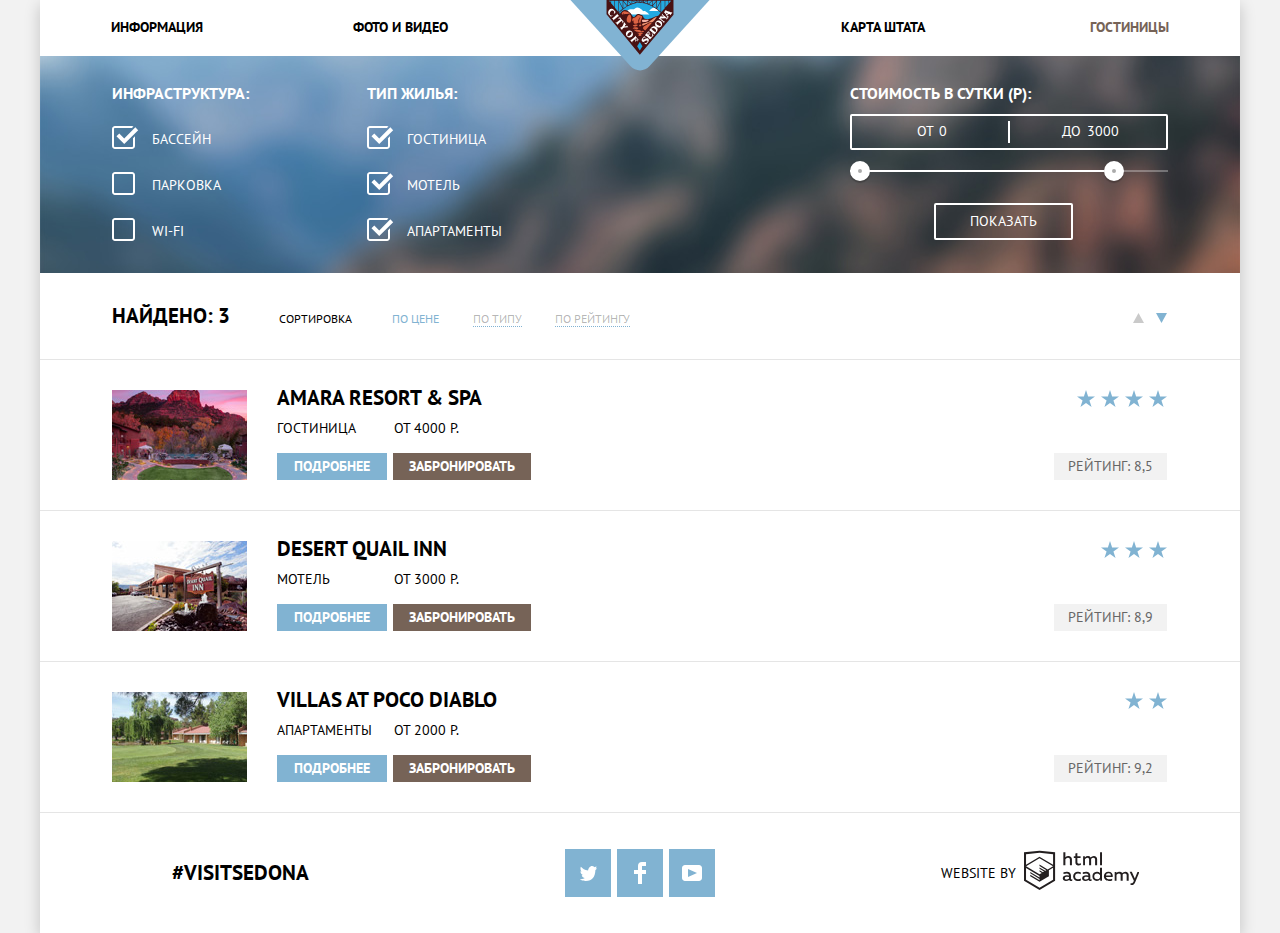
==== commit 6ea8e64c: "Created favicon" ====
--- a/hotels.html
+++ b/hotels.html
@@ -6,6 +6,7 @@
     <link rel="stylesheet" href="https://fonts.googleapis.com/css?family=PT+Sans:400,700&display=swap&subset=cyrillic">
     <link rel="stylesheet" href="css/normalize.css">
     <link rel="stylesheet" href="css/style.css">
+    <link rel="icon" href="favicon.ico">
   </head>
   <body>
     <div class="container">
@@ -187,31 +188,25 @@
         <div class="footer-social">
           <ul>
             <li>
-              <a class="social-button" href="#"><span class="visually-hidden">Твиттер</span>
-              <svg xmlns="http://www.w3.org/2000/svg" width="17" height="15" viewBox="0 0 17 15">
-                <path fill="#FFF" d="M10.95.144c1.685-.496 2.984.27 3.577 1.179.673-.231 1.331-.481 2.011-.708a2.345 2.345 0 0 1-.857 1.768c.685.17 1.304-.491 1.304-.491-.169 1-1.006 1.788-1.563 2.024-.231 6.75-3.175 11.217-10.077 11.082h-.446c-.41 0-4.164-.46-4.898-1.887 2.271.196 3.893-.422 4.693-1.177-.96-.3-2.679-.477-2.979-2.95.349.106.564.228 1.19.119C1.705 8.247.374 7.53.448 5.33c.285.328 1.067.536 1.34.472C1.085 5.561-.182 2.442.894.85c1.818 1.854 3.735 3.606 7.152 3.773C8.254 2.33 9.183.793 10.95.144z"/>
-              </svg>
+              <a class="social-button button-tw" href="#">
+                <span class="visually-hidden">Твиттер</span>
               </a>
             </li>
             <li>
-              <a class="social-button" href="#"><span class="visually-hidden">Фейсбук</span>
-              <svg xmlns="http://www.w3.org/2000/svg" width="12" height="22" viewBox="0 0 12 22">
-                <path fill="#FFF" d="M12 4V0H8a4 4 0 0 0-4 4v4H0v4h4v10h4V12h4V8H8V4h4z"/>
-              </svg>
+              <a class="social-button button-fb" href="#">
+                <span class="visually-hidden">Фейсбук</span>
               </a>
             </li>
             <li>
-              <a class="social-button" href="#"><span class="visually-hidden">Ютуб</span>
-              <svg xmlns="http://www.w3.org/2000/svg" width="20" height="16" viewBox="0 0 20 16">
-                <path fill="#FFF" d="M17 0H3C1.35 0 0 1.35 0 3v10c0 1.65 1.35 3 3 3h14c1.65 0 3-1.35 3-3V3c0-1.65-1.35-3-3-3zM6.027 11.998V4.002L15.014 8l-8.987 3.998z"/>
-              </svg>
+              <a class="social-button button-yt" href="#">
+                <span class="visually-hidden">Ютуб</span>
               </a>
             </li>
           </ul>
         </div>
         <p class="footer-copyright">
           <span>Website by</span>
-          <a class="button-copyrigth" href="https://up.htmlacademy.ru/htmlcss/26"><span class="visually-hidden">HTML Academy</span>
+          <a class="button-copyrigth" href="https://htmlacademy.ru/intensive/htmlcss"><span class="visually-hidden">HTML Academy</span>
           <svg xmlns="http://www.w3.org/2000/svg" width="115" height="41" viewBox="0 0 113 39">
             <path fill="#231f20" d="M46.84 28.22a2.07 2.07 0 0 0 .58-.11v1.4a3.41 3.41 0 0 1-1.24.22 1.75 1.75 0 0 1-1.75-1 5.08 5.08 0 0 1-3.3 1.13c-1.59 0-3.06-.87-3.06-2.68 0-2.24 2.08-2.93 3.9-2.93a11.63 11.63 0 0 1 2.28.26v-.31c0-1.09-.8-1.86-2.3-1.86a7.79 7.79 0 0 0-3.15.67v-1.79a10.72 10.72 0 0 1 3.35-.58c2.48 0 4 1.18 4 3.83v3.14a.57.57 0 0 0 .69.61zm-6.76-1.19a1.42 1.42 0 0 0 1.64 1.29 3.56 3.56 0 0 0 2.53-1v-1.51a10.21 10.21 0 0 0-1.9-.22c-1.1.01-2.27.35-2.27 1.45zM53.06 20.62a5.29 5.29 0 0 1 2.7.67v1.79a4.28 4.28 0 0 0-2.42-.73 2.89 2.89 0 1 0 0 5.76 5.26 5.26 0 0 0 2.55-.67v1.8a6.58 6.58 0 0 1-2.9.6 4.42 4.42 0 0 1-4.72-4.54 4.54 4.54 0 0 1 4.79-4.68zM65.84 28.22a2.07 2.07 0 0 0 .58-.11v1.4a3.41 3.41 0 0 1-1.24.22 1.75 1.75 0 0 1-1.75-1 5.08 5.08 0 0 1-3.3 1.13c-1.59 0-3.06-.87-3.06-2.68 0-2.24 2.08-2.93 3.9-2.93a11.63 11.63 0 0 1 2.28.26v-.31c0-1.09-.8-1.86-2.3-1.86a7.79 7.79 0 0 0-3.15.67v-1.79a10.72 10.72 0 0 1 3.35-.58c2.48 0 4 1.18 4 3.83v3.14a.57.57 0 0 0 .69.61zm-6.76-1.19a1.42 1.42 0 0 0 1.64 1.29 3.56 3.56 0 0 0 2.53-1v-1.51a10.21 10.21 0 0 0-1.9-.22c-1.11.01-2.27.35-2.27 1.45zM76.67 16.85v12.76h-1.76v-1.39a4.07 4.07 0 0 1-3.35 1.62 4.62 4.62 0 0 1 0-9.22 4 4 0 0 1 3.15 1.37v-5.14h2zm-4.76 5.48a2.9 2.9 0 0 0 0 5.8 3 3 0 0 0 2.79-1.84v-2.13a3.06 3.06 0 0 0-2.79-1.83zM82.99 20.62c3.48 0 4.68 2.81 4.12 5.34h-6.58c.22 1.57 1.75 2.22 3.35 2.22a6.41 6.41 0 0 0 2.77-.62v1.68a7.5 7.5 0 0 1-3.14.6c-2.68 0-5-1.53-5-4.61a4.39 4.39 0 0 1 4.48-4.61zm.09 1.62a2.39 2.39 0 0 0-2.57 2.26h4.85a2.06 2.06 0 0 0-2.28-2.26zM89.1 29.61v-8.75h1.73v1.09a4 4 0 0 1 2.92-1.33 3 3 0 0 1 2.73 1.4 4.33 4.33 0 0 1 3.06-1.4 3.21 3.21 0 0 1 3.32 3.52v5.47h-2V24.2a1.67 1.67 0 0 0-1.73-1.84 2.94 2.94 0 0 0-2.17 1.18V29.61h-2V24.2a1.67 1.67 0 0 0-1.73-1.84 3.11 3.11 0 0 0-2.32 1.35v5.91h-2zM111.47 20.86h2l-4.1 9.93c-.95 2.28-2.19 3-3.52 3a5 5 0 0 1-1.15-.15v-1.66a3 3 0 0 0 .89.13c.95 0 1.66-.67 2.17-2l.18-.44-4.16-8.82h2.13l3 6.6zM40.66 1.53v5a4 4 0 0 1 2.83-1.2A3.41 3.41 0 0 1 47.1 8.9v5.41h-2V9.15a1.9 1.9 0 0 0-2-2.1 3.08 3.08 0 0 0-2.44 1.46v5.8h-2V1.53h2zM52.43 2.42v3.12h3.17v1.71h-3.17v4c0 1.15.53 1.53 1.66 1.53a4.71 4.71 0 0 0 1.77-.35v1.68a7.14 7.14 0 0 1-2.35.38 2.68 2.68 0 0 1-3-2.88V7.23h-1.6V5.52h1.57V2.88zM58.1 14.29V5.54h1.73v1.09a4 4 0 0 1 2.92-1.33 3 3 0 0 1 2.73 1.4 4.33 4.33 0 0 1 3.06-1.4 3.21 3.21 0 0 1 3.32 3.52v5.47h-2V8.88a1.67 1.67 0 0 0-1.73-1.84 2.94 2.94 0 0 0-2.17 1.18V14.29h-2V8.88a1.67 1.67 0 0 0-1.73-1.84 3.11 3.11 0 0 0-2.32 1.35v5.91h-2zM74.72 1.52h1.95v12.76h-1.95zM15.44.02h-.16L0 1.62v28l15.28 9.09 15.28-9.09v-28zm13.12 28.45l-13.28 7.9L2 28.47V16.99l13.22 7.87v1.43l-9.07-5.4v1.38l9.11 5.47v1.46l-9.1-5.42v1.38l9.11 5.47 9.19-5.5V19.22l4.1-2.45v11.67zm0-13.16l-3.65 2.14-1.68 1-8-4.76v1.38l6.84 4.07h-.06l-.15.09-1 .57-5.64-3.36v1.38l4.45 2.65-1.05.7-3.36-2v1.38l2.21 1.3-2.25 1.35-13.16-7.82 13.17-7.92zm0-1.39L15.21 6.05l-13.2 7.86V3.41l13.28-1.39 13.28 1.39v10.51z"/>
           </svg>
--- a/css/style.css
+++ b/css/style.css
@@ -55,7 +55,7 @@
 
 .main-header-logo {
     position: absolute;
-    top: 0;
+    top: -1px;
     left: 50%;
     margin-left: -70px;
     width: 140px;
@@ -529,13 +529,38 @@
     margin-right: 27px;
 }
 
+@keyframes error {
+    0%,
+    100% {
+        transform: translateX(0);
+    }
+    10%,
+    30%,
+    50%,
+    70%,
+    90% {
+        transform: translateX(10px);
+    }
+    20%,
+    40%,
+    60%,
+    80% {
+        transform: translateX(-10px);
+    }
+}
+
 .appointment-form .appointment-input-empty {
     outline: 2px solid #ff0000;
     outline-offset: -2px;
 }
 
+.appointment-error {
+    animation: error 0.5s;
+}
+
 .appointment-group .button-less,
 .appointment-group .button-more {
+    position: relative;
     box-sizing: border-box;
     width: 38px;
     background-color: #f2f2f2;
@@ -543,23 +568,44 @@
     cursor: pointer;
 }
 
-.button-less span,
-.button-more span {
-    font-size: 22px;
-    font-weight: 700;
-    color: #aaaaaa;
-}
-
-.button-less:hover span,
-.button-less:focus span,
-.button-more:hover span,
-.button-more:focus span {
-    color: #231f20;
-}
-
-.button-less:active span,
-.button-more:active span {
-    color: #81b3d2;
+.appointment-group .button-less::before {
+    content: "";
+    position: absolute;
+    top: 17px;
+    left: 13px;
+    width: 12px;
+    height: 3px;
+    background-color: #aaaaaa;
+}
+
+.appointment-group .button-more::before,
+.appointment-group .button-more::after {
+    content: "";
+    position: absolute;
+    top: 17px;
+    left: 13px;
+    width: 11px;
+    height: 3px;
+    background-color: #aaaaaa;
+}
+
+.appointment-group .button-more::after {
+    transform: rotate(90deg);
+}
+
+.appointment-group .button-less:hover::before,
+.appointment-group .button-less:focus::before,
+.appointment-group .button-more:hover::before,
+.appointment-group .button-more:focus::before,
+.appointment-group .button-more:hover::after,
+.appointment-group .button-more:focus::after {
+    background-color: #231f20;
+}
+
+.appointment-group .button-less:active::before,
+.appointment-group .button-more:active::before,
+.appointment-group .button-more:active::after {
+    background-color: #81b3d2;
 }
 
 .appointment-form .button-submit {
@@ -753,9 +799,9 @@
 
 .price-controls label {
     display: inline-block;
+    vertical-align: top;
     font-size: 14px;
     line-height: 28px;
-    vertical-align: top;
     cursor: pointer;
 }
 
@@ -985,6 +1031,7 @@
 
 .button-detail {
     display: inline-block;
+    vertical-align: middle;
     padding: 3px 17px;
     background-color: #81b3d2;
 }
@@ -1001,6 +1048,7 @@
 
 .button-reserv {
     display: inline-block;
+    vertical-align: middle;
     margin-left: 2px;
     padding: 3px 16px;
     background-color: #766357;
@@ -1017,11 +1065,12 @@
 }
 
 .catalog-item .raiting {
-    margin-left: auto;
+    min-width: 112px;
     display: flex;
     flex-direction: column;
     justify-content: space-between;
     align-items: flex-end;
+    margin-left: auto;
 }
 
 .raiting-stars img {
@@ -1074,6 +1123,7 @@
 }
 
 .social-button {
+    position: relative;
     display: flex;
     justify-content: center;
     align-items: center;
@@ -1082,6 +1132,45 @@
     background-color: #81b3d2;
 }
 
+.button-tw::after {
+    content: "";
+    position: absolute;
+    top: 17px;
+    left: 15px;
+    width: 17px;
+    height: 15px;
+    background-image: url("../img/twitter-icon.svg");
+    background-repeat: no-repeat;
+}
+
+.button-fb::after {
+    content: "";
+    position: absolute;
+    top: 13px;
+    left: 17px;
+    width: 12px;
+    height: 22px;
+    background-image: url("../img/facebook-icon.svg");
+    background-repeat: no-repeat;
+}
+
+.button-yt::after {
+    content: "";
+    position: absolute;
+    top: 16px;
+    left: 13px;
+    width: 20px;
+    height: 16px;
+    background-image: url("../img/youtube-icon.svg");
+    background-repeat: no-repeat;
+}
+
+.button-tw:active::after,
+.button-fb:active::after,
+.button-yt:active::after {
+    opacity: 0.3;
+}
+
 .social-button:hover,
 .social-button:focus {
     background-color: #669ec0;
